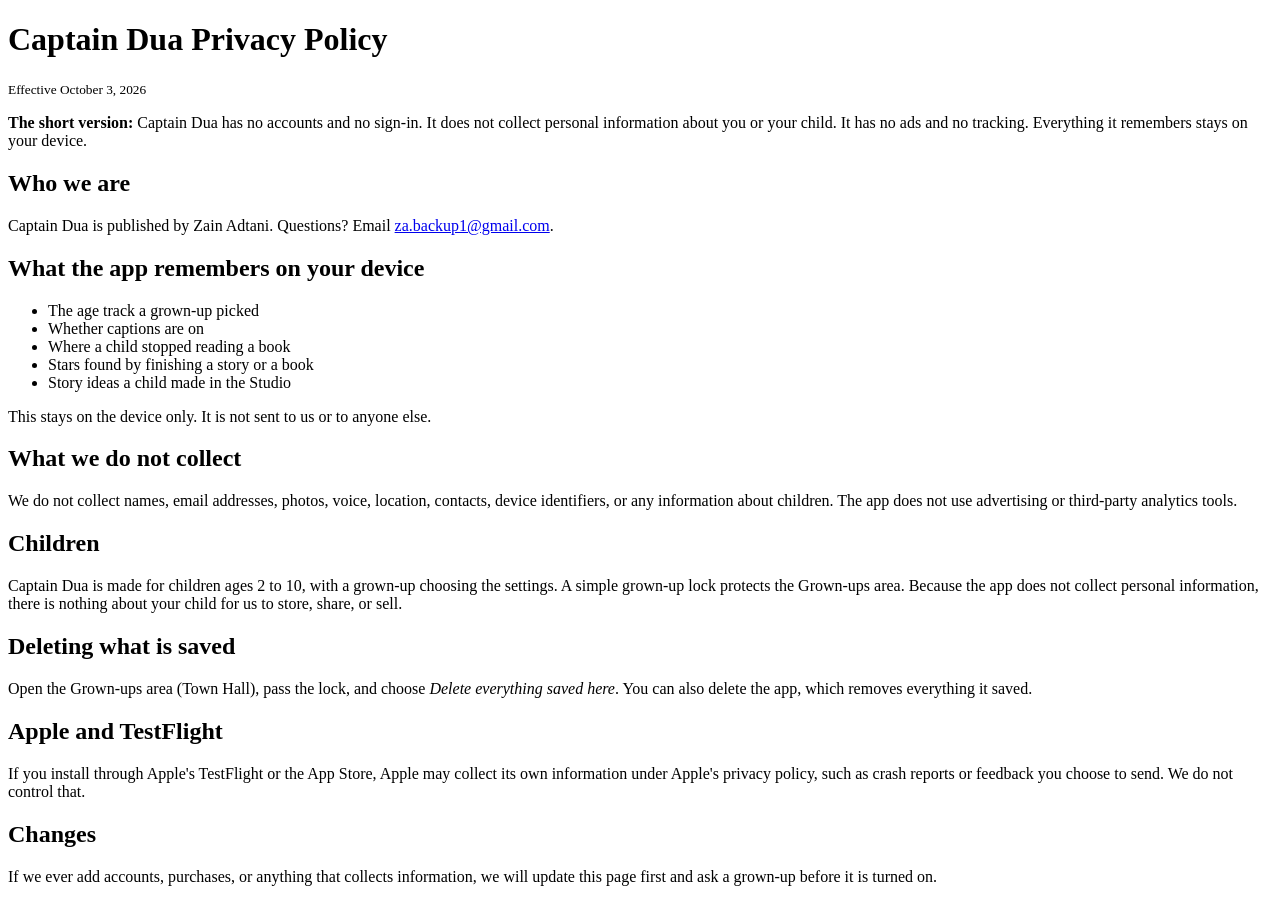
==== privacy-policy.html @ 64dd90a9 "Captain Dua privacy policy and support pages Co-Authored-By: Claude Sonnet 5.5 <noreply@anthropic.co" ====
<!doctype html><html lang="en"><head><meta charset="utf-8"><meta name="viewport" content="width=device-width,initial-scale=1"><title>Captain Dua Privacy Policy</title><link rel="stylesheet" href="style.css"></head><body>
<h1>Captain Dua Privacy Policy</h1>
<p><small>Effective October 3, 2026</small></p>
<div class="box"><strong>The short version:</strong> Captain Dua has no accounts and no sign-in. It does not collect personal information about you or your child. It has no ads and no tracking. Everything it remembers stays on your device.</div>

<h2>Who we are</h2>
<p>Captain Dua is published by Zain Adtani. Questions? Email <a href="mailto:za.backup1@gmail.com">za.backup1@gmail.com</a>.</p>

<h2>What the app remembers on your device</h2>
<ul>
<li>The age track a grown-up picked</li>
<li>Whether captions are on</li>
<li>Where a child stopped reading a book</li>
<li>Stars found by finishing a story or a book</li>
<li>Story ideas a child made in the Studio</li>
</ul>
<p>This stays on the device only. It is not sent to us or to anyone else.</p>

<h2>What we do not collect</h2>
<p>We do not collect names, email addresses, photos, voice, location, contacts, device identifiers, or any information about children. The app does not use advertising or third-party analytics tools.</p>

<h2>Children</h2>
<p>Captain Dua is made for children ages 2 to 10, with a grown-up choosing the settings. A simple grown-up lock protects the Grown-ups area. Because the app does not collect personal information, there is nothing about your child for us to store, share, or sell.</p>

<h2>Deleting what is saved</h2>
<p>Open the Grown-ups area (Town Hall), pass the lock, and choose <em>Delete everything saved here</em>. You can also delete the app, which removes everything it saved.</p>

<h2>Apple and TestFlight</h2>
<p>If you install through Apple's TestFlight or the App Store, Apple may collect its own information under Apple's privacy policy, such as crash reports or feedback you choose to send. We do not control that.</p>

<h2>Changes</h2>
<p>If we ever add accounts, purchases, or anything that collects information, we will update this page first and ask a grown-up before it is turned on.</p>
</body></html>
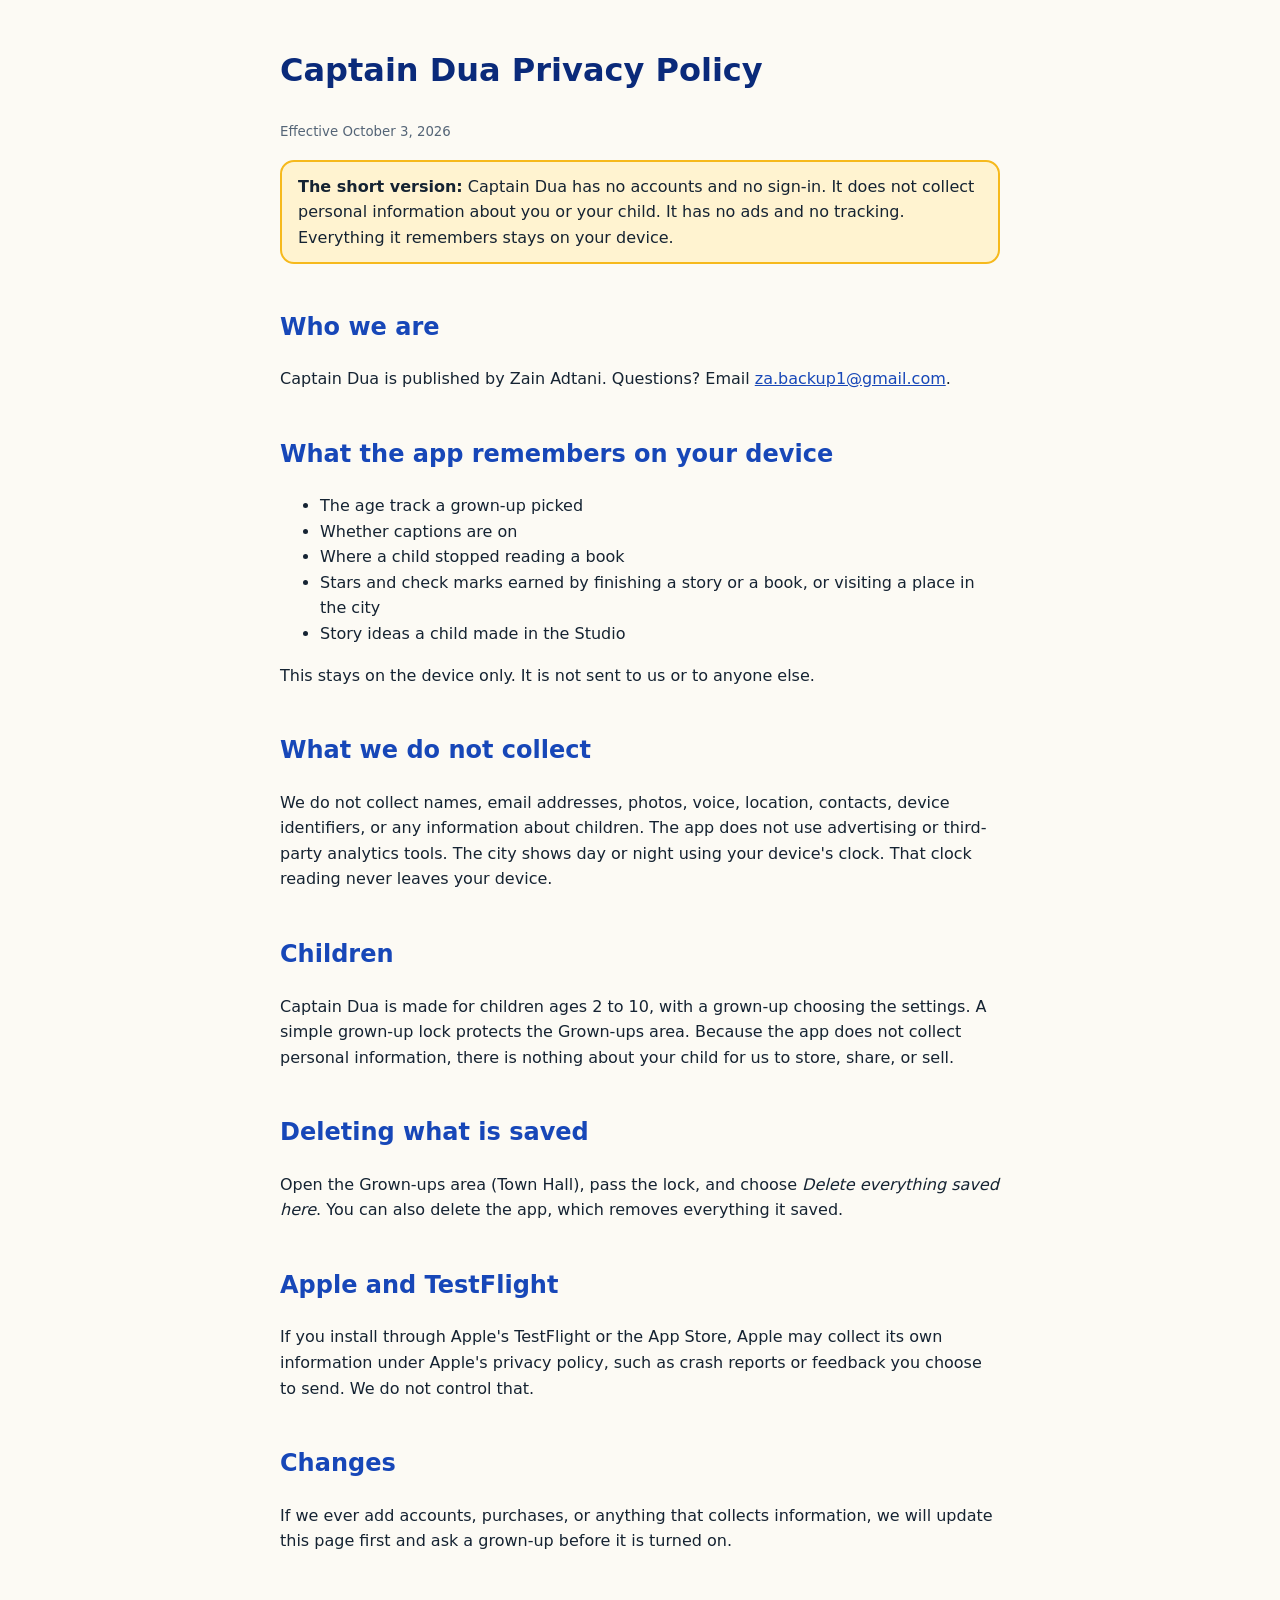
==== commit 1b1e862b: "Captain Dua privacy policy and support pages Co-Authored-By: Claude Sonnet 5.5 <noreply@anthropic.co" ====
--- a/privacy-policy.html
+++ b/privacy-policy.html
@@ -11,13 +11,13 @@
 <li>The age track a grown-up picked</li>
 <li>Whether captions are on</li>
 <li>Where a child stopped reading a book</li>
-<li>Stars found by finishing a story or a book</li>
+<li>Stars and check marks earned by finishing a story or a book, or visiting a place in the city</li>
 <li>Story ideas a child made in the Studio</li>
 </ul>
 <p>This stays on the device only. It is not sent to us or to anyone else.</p>
 
 <h2>What we do not collect</h2>
-<p>We do not collect names, email addresses, photos, voice, location, contacts, device identifiers, or any information about children. The app does not use advertising or third-party analytics tools.</p>
+<p>We do not collect names, email addresses, photos, voice, location, contacts, device identifiers, or any information about children. The app does not use advertising or third-party analytics tools. The city shows day or night using your device's clock. That clock reading never leaves your device.</p>
 
 <h2>Children</h2>
 <p>Captain Dua is made for children ages 2 to 10, with a grown-up choosing the settings. A simple grown-up lock protects the Grown-ups area. Because the app does not collect personal information, there is nothing about your child for us to store, share, or sell.</p>
--- a/style.css
+++ b/style.css
@@ -0,0 +1,4 @@
+body{font-family:-apple-system,system-ui,Segoe UI,Roboto,sans-serif;max-width:720px;margin:0 auto;padding:24px 18px 60px;line-height:1.6;color:#152332;background:#FCFAF4}
+h1{color:#0A2A7A}h2{color:#1747B8;margin-top:1.8em}a{color:#1747B8}
+.box{background:#FFF3D0;border:2px solid #F6B91D;border-radius:14px;padding:12px 16px}
+small{color:#556577}
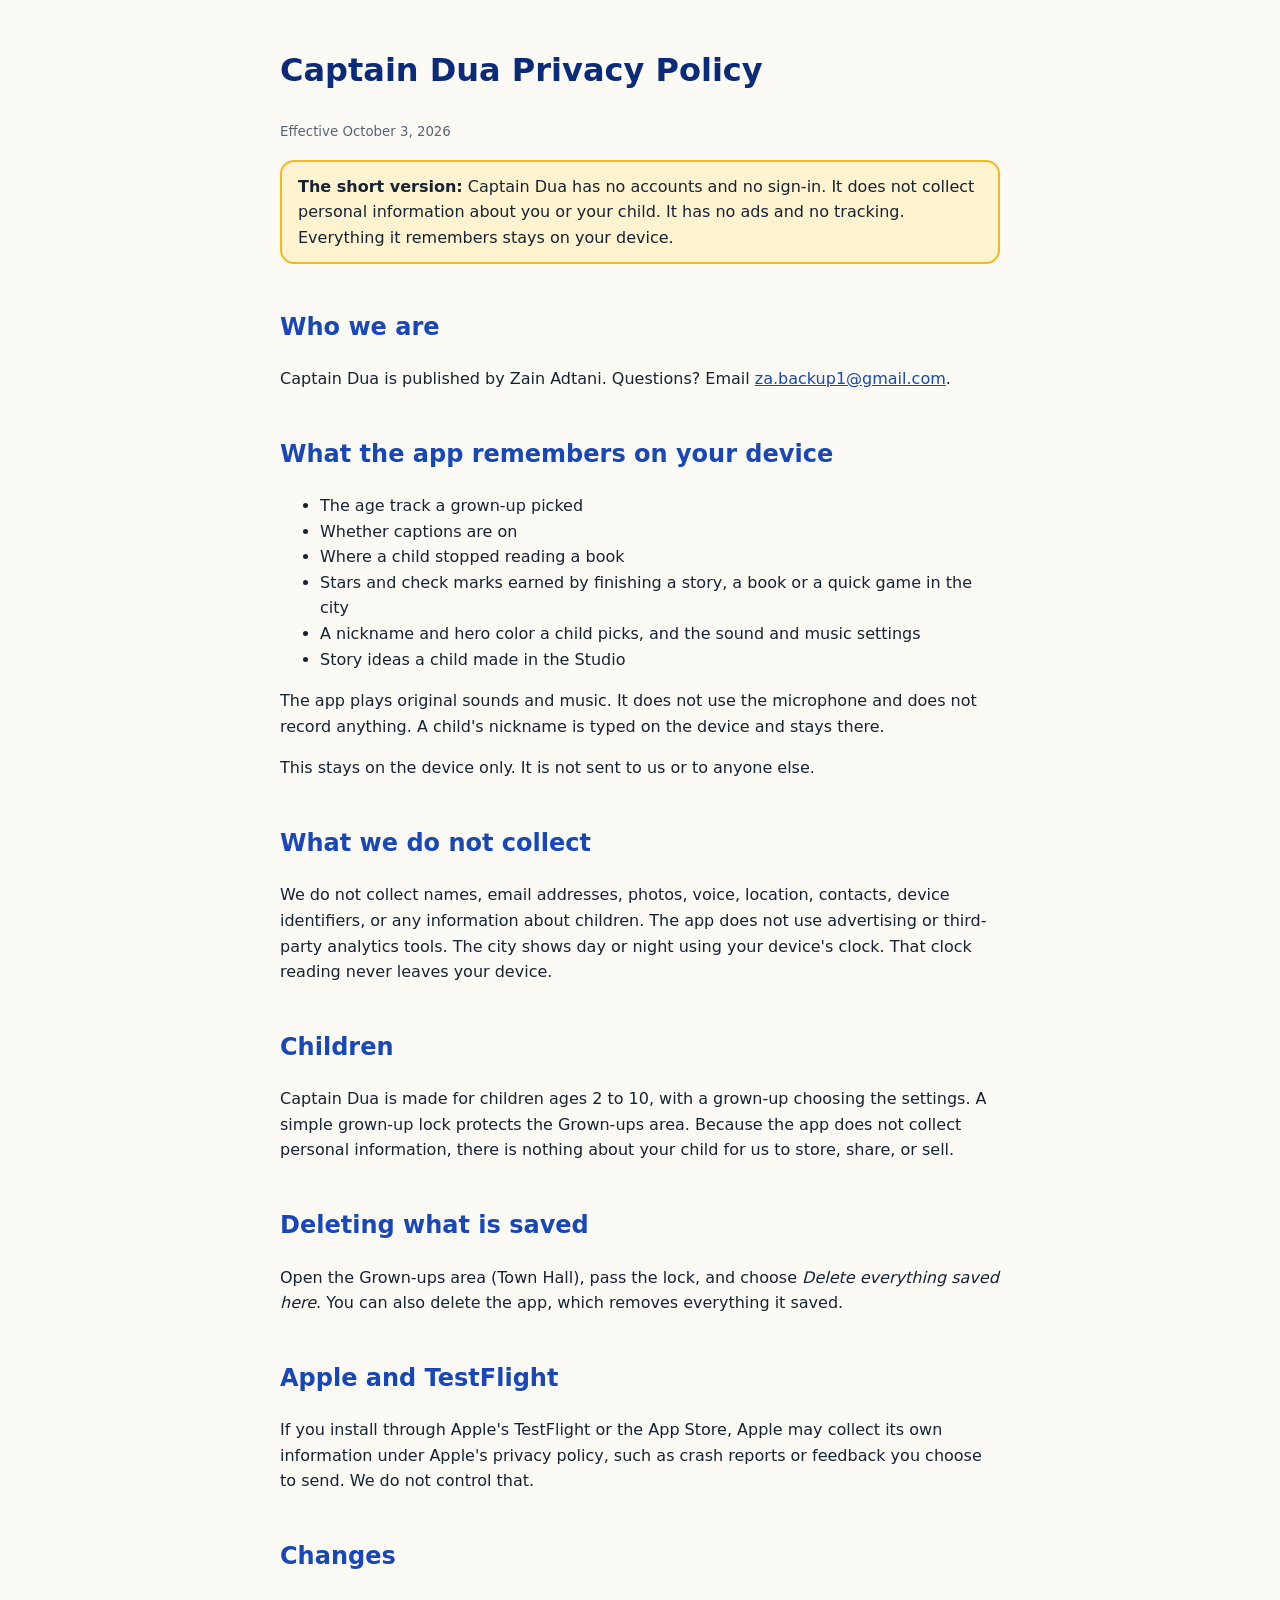
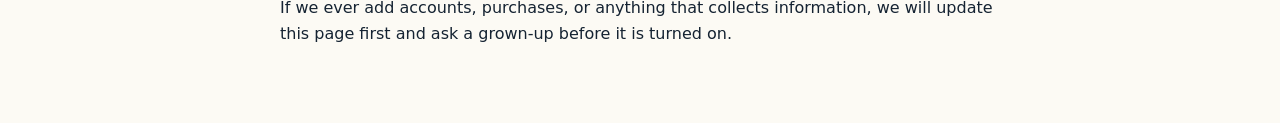
==== commit 8c8f2765: "Privacy policy: nickname, hero color, sound" ====
--- a/privacy-policy.html
+++ b/privacy-policy.html
@@ -11,9 +11,11 @@
 <li>The age track a grown-up picked</li>
 <li>Whether captions are on</li>
 <li>Where a child stopped reading a book</li>
-<li>Stars and check marks earned by finishing a story or a book, or visiting a place in the city</li>
+<li>Stars and check marks earned by finishing a story, a book or a quick game in the city</li>
+<li>A nickname and hero color a child picks, and the sound and music settings</li>
 <li>Story ideas a child made in the Studio</li>
 </ul>
+<p>The app plays original sounds and music. It does not use the microphone and does not record anything. A child's nickname is typed on the device and stays there.</p>
 <p>This stays on the device only. It is not sent to us or to anyone else.</p>
 
 <h2>What we do not collect</h2>
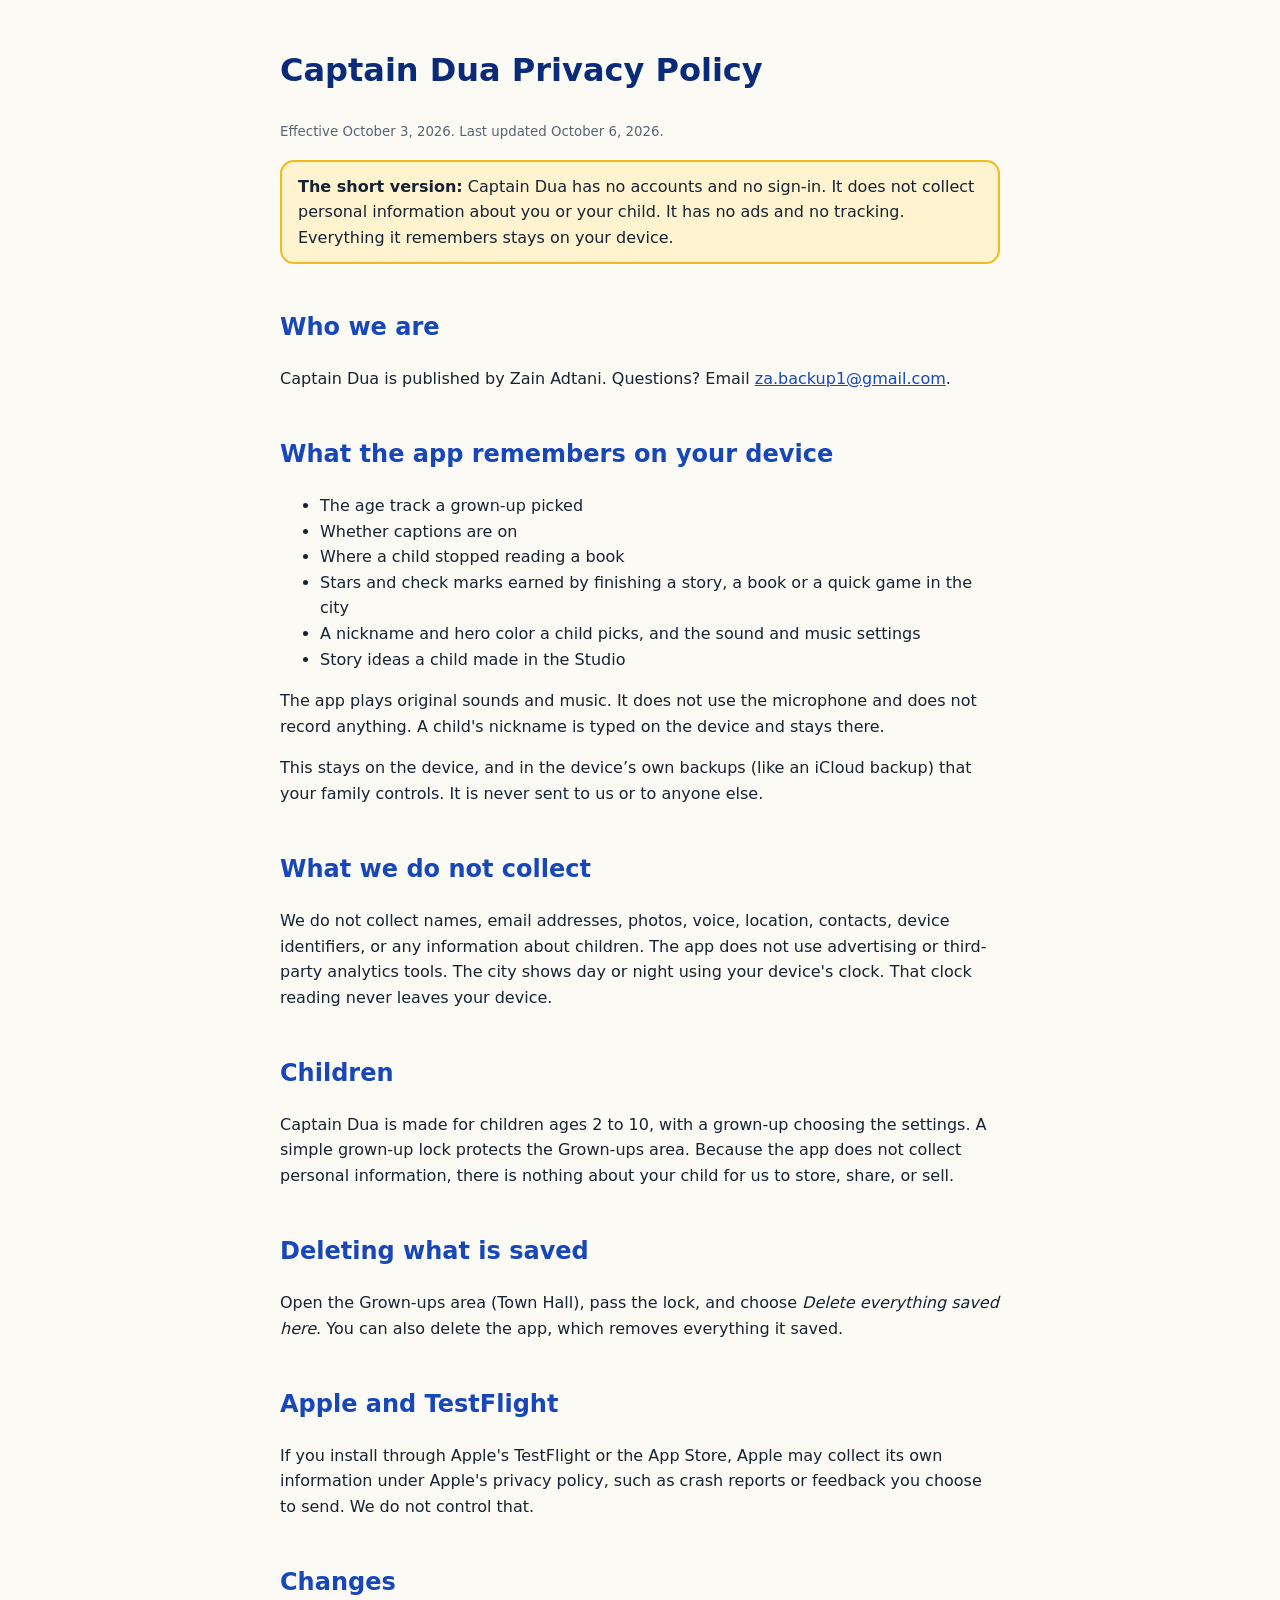
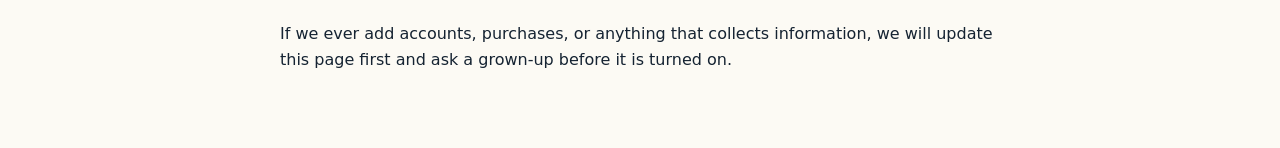
==== commit 4c5f0ea8: "Privacy policy: mention the device's own backups Saved data stays on the device and in the family's " ====
--- a/privacy-policy.html
+++ b/privacy-policy.html
@@ -1,6 +1,6 @@
 <!doctype html><html lang="en"><head><meta charset="utf-8"><meta name="viewport" content="width=device-width,initial-scale=1"><title>Captain Dua Privacy Policy</title><link rel="stylesheet" href="style.css"></head><body>
 <h1>Captain Dua Privacy Policy</h1>
-<p><small>Effective October 3, 2026</small></p>
+<p><small>Effective October 3, 2026. Last updated October 6, 2026.</small></p>
 <div class="box"><strong>The short version:</strong> Captain Dua has no accounts and no sign-in. It does not collect personal information about you or your child. It has no ads and no tracking. Everything it remembers stays on your device.</div>
 
 <h2>Who we are</h2>
@@ -16,7 +16,7 @@
 <li>Story ideas a child made in the Studio</li>
 </ul>
 <p>The app plays original sounds and music. It does not use the microphone and does not record anything. A child's nickname is typed on the device and stays there.</p>
-<p>This stays on the device only. It is not sent to us or to anyone else.</p>
+<p>This stays on the device, and in the device&rsquo;s own backups (like an iCloud backup) that your family controls. It is never sent to us or to anyone else.</p>
 
 <h2>What we do not collect</h2>
 <p>We do not collect names, email addresses, photos, voice, location, contacts, device identifiers, or any information about children. The app does not use advertising or third-party analytics tools. The city shows day or night using your device's clock. That clock reading never leaves your device.</p>
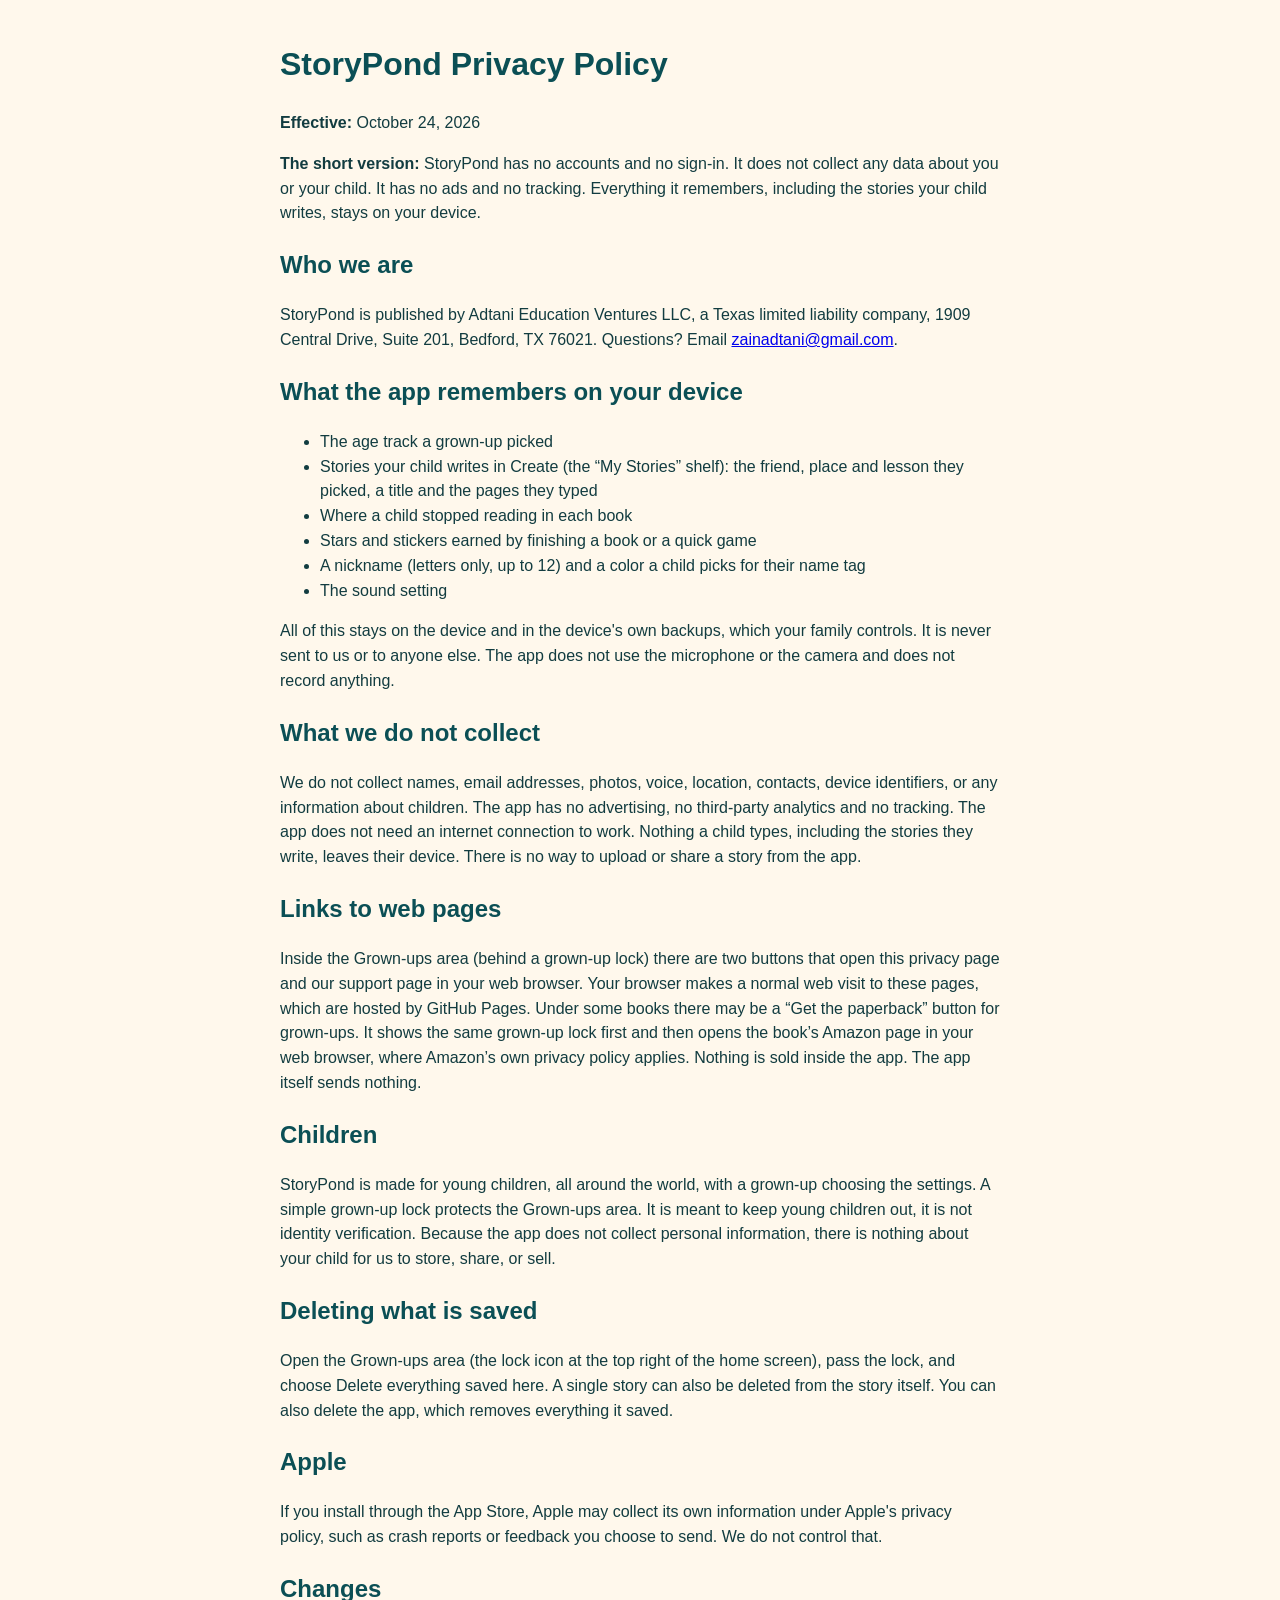
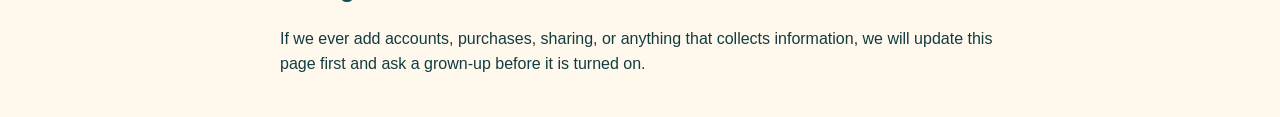
==== commit 490d35eb: "StoryPond privacy policy and support pages (replace Captain Dua pages) Co-Authored-By: Claude Sonnet" ====
--- a/privacy-policy.html
+++ b/privacy-policy.html
@@ -1,35 +1,30 @@
-<!doctype html><html lang="en"><head><meta charset="utf-8"><meta name="viewport" content="width=device-width,initial-scale=1"><title>Captain Dua Privacy Policy</title><link rel="stylesheet" href="style.css"></head><body>
-<h1>Captain Dua Privacy Policy</h1>
-<p><small>Effective October 3, 2026. Last updated October 6, 2026.</small></p>
-<div class="box"><strong>The short version:</strong> Captain Dua has no accounts and no sign-in. It does not collect personal information about you or your child. It has no ads and no tracking. Everything it remembers stays on your device.</div>
-
+<!doctype html><html lang="en"><head><meta charset="utf-8"><meta name="viewport" content="width=device-width,initial-scale=1"><title>StoryPond Privacy Policy</title>
+<style>body{font-family:-apple-system,Helvetica,Arial,sans-serif;max-width:720px;margin:40px auto;padding:0 16px;line-height:1.55;color:#123C40;background:#FFF8EC}h1,h2{color:#0B4F55}</style></head><body>
+<h1>StoryPond Privacy Policy</h1>
+<p><strong>Effective:</strong> October 24, 2026</p>
+<p><strong>The short version:</strong> StoryPond has no accounts and no sign-in. It does not collect any data about you or your child. It has no ads and no tracking. Everything it remembers, including the stories your child writes, stays on your device.</p>
 <h2>Who we are</h2>
-<p>Captain Dua is published by Zain Adtani. Questions? Email <a href="mailto:za.backup1@gmail.com">za.backup1@gmail.com</a>.</p>
-
+<p>StoryPond is published by Adtani Education Ventures LLC, a Texas limited liability company, 1909 Central Drive, Suite 201, Bedford, TX 76021. Questions? Email <a href="mailto:zainadtani@gmail.com">zainadtani@gmail.com</a>.</p>
 <h2>What the app remembers on your device</h2>
 <ul>
 <li>The age track a grown-up picked</li>
-<li>Whether captions are on</li>
-<li>Where a child stopped reading a book</li>
-<li>Stars and check marks earned by finishing a story, a book or a quick game in the city</li>
-<li>A nickname and hero color a child picks, and the sound and music settings</li>
-<li>Story ideas a child made in the Studio</li>
+<li>Stories your child writes in Create (the &ldquo;My Stories&rdquo; shelf): the friend, place and lesson they picked, a title and the pages they typed</li>
+<li>Where a child stopped reading in each book</li>
+<li>Stars and stickers earned by finishing a book or a quick game</li>
+<li>A nickname (letters only, up to 12) and a color a child picks for their name tag</li>
+<li>The sound setting</li>
 </ul>
-<p>The app plays original sounds and music. It does not use the microphone and does not record anything. A child's nickname is typed on the device and stays there.</p>
-<p>This stays on the device, and in the device&rsquo;s own backups (like an iCloud backup) that your family controls. It is never sent to us or to anyone else.</p>
-
+<p>All of this stays on the device and in the device&#39;s own backups, which your family controls. It is never sent to us or to anyone else. The app does not use the microphone or the camera and does not record anything.</p>
 <h2>What we do not collect</h2>
-<p>We do not collect names, email addresses, photos, voice, location, contacts, device identifiers, or any information about children. The app does not use advertising or third-party analytics tools. The city shows day or night using your device's clock. That clock reading never leaves your device.</p>
-
+<p>We do not collect names, email addresses, photos, voice, location, contacts, device identifiers, or any information about children. The app has no advertising, no third-party analytics and no tracking. The app does not need an internet connection to work. Nothing a child types, including the stories they write, leaves their device. There is no way to upload or share a story from the app.</p>
+<h2>Links to web pages</h2>
+<p>Inside the Grown-ups area (behind a grown-up lock) there are two buttons that open this privacy page and our support page in your web browser. Your browser makes a normal web visit to these pages, which are hosted by GitHub Pages. Under some books there may be a &ldquo;Get the paperback&rdquo; button for grown-ups. It shows the same grown-up lock first and then opens the book&rsquo;s Amazon page in your web browser, where Amazon&rsquo;s own privacy policy applies. Nothing is sold inside the app. The app itself sends nothing.</p>
 <h2>Children</h2>
-<p>Captain Dua is made for children ages 2 to 10, with a grown-up choosing the settings. A simple grown-up lock protects the Grown-ups area. Because the app does not collect personal information, there is nothing about your child for us to store, share, or sell.</p>
-
+<p>StoryPond is made for young children, all around the world, with a grown-up choosing the settings. A simple grown-up lock protects the Grown-ups area. It is meant to keep young children out, it is not identity verification. Because the app does not collect personal information, there is nothing about your child for us to store, share, or sell.</p>
 <h2>Deleting what is saved</h2>
-<p>Open the Grown-ups area (Town Hall), pass the lock, and choose <em>Delete everything saved here</em>. You can also delete the app, which removes everything it saved.</p>
-
-<h2>Apple and TestFlight</h2>
-<p>If you install through Apple's TestFlight or the App Store, Apple may collect its own information under Apple's privacy policy, such as crash reports or feedback you choose to send. We do not control that.</p>
-
+<p>Open the Grown-ups area (the lock icon at the top right of the home screen), pass the lock, and choose Delete everything saved here. A single story can also be deleted from the story itself. You can also delete the app, which removes everything it saved.</p>
+<h2>Apple</h2>
+<p>If you install through the App Store, Apple may collect its own information under Apple&#39;s privacy policy, such as crash reports or feedback you choose to send. We do not control that.</p>
 <h2>Changes</h2>
-<p>If we ever add accounts, purchases, or anything that collects information, we will update this page first and ask a grown-up before it is turned on.</p>
+<p>If we ever add accounts, purchases, sharing, or anything that collects information, we will update this page first and ask a grown-up before it is turned on.</p>
 </body></html>
